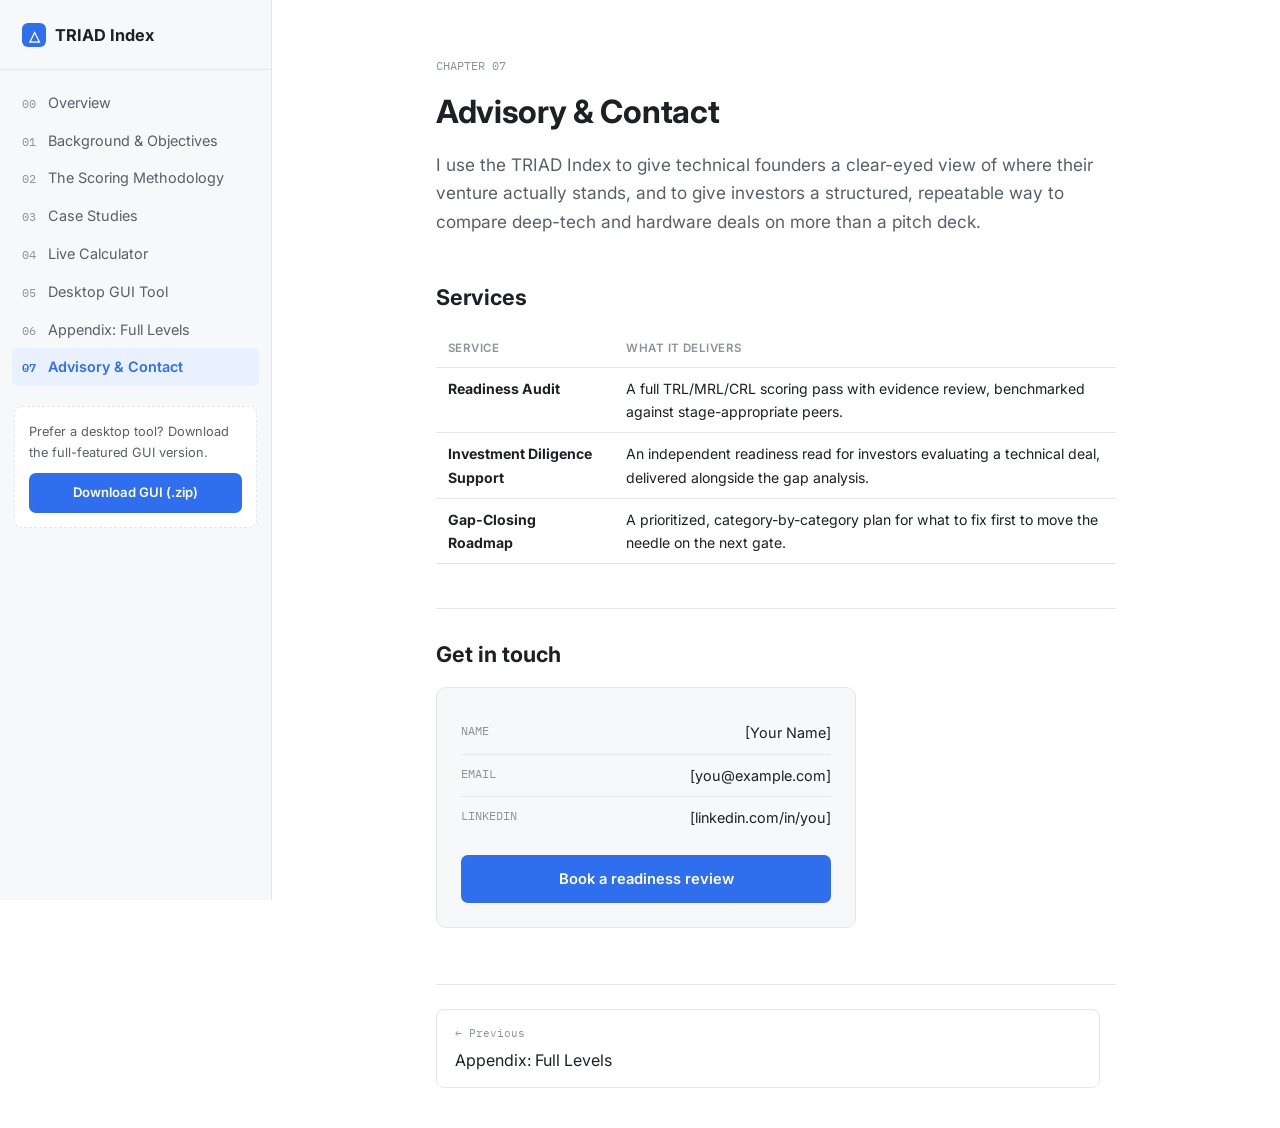
==== advisory.html @ 8e612cb3 "Initial site" ====
<!DOCTYPE html>
<html lang="en">
<head>
<meta charset="UTF-8" />
<meta name="viewport" content="width=device-width, initial-scale=1.0" />
<title>Advisory & Contact — TRIAD Index</title>
<meta name="description" content="Readiness diligence services for founders and investors." />
<link rel="stylesheet" href="assets/book.css" />
</head>
<body>
<button class="nav-toggle" id="nav-toggle">MENU</button>
<div class="page">
  <aside class="sidebar" id="sidebar">
    <div class="sidebar__brand">
      <span class="sidebar__mark">△</span> TRIAD Index
    </div>
    <nav>
        <a class="chapter" href="index.html"><span class="n">00</span>Overview</a>
        <a class="chapter" href="background.html"><span class="n">01</span>Background & Objectives</a>
        <a class="chapter" href="methodology.html"><span class="n">02</span>The Scoring Methodology</a>
        <a class="chapter" href="case-studies.html"><span class="n">03</span>Case Studies</a>
        <a class="chapter" href="calculator.html"><span class="n">04</span>Live Calculator</a>
        <a class="chapter" href="tool.html"><span class="n">05</span>Desktop GUI Tool</a>
        <a class="chapter" href="appendix.html"><span class="n">06</span>Appendix: Full Levels</a>
        <a class="chapter active" href="advisory.html"><span class="n">07</span>Advisory & Contact</a>
    </nav>
    <div class="sidebar__download">
      <p>Prefer a desktop tool? Download the full-featured GUI version.</p>
      <a class="btn btn--primary" href="downloads/trl-readiness-gui.zip">Download GUI (.zip)</a>
    </div>
  </aside>
  <main class="content">
    <article>
      <div class="breadcrumb">CHAPTER 07</div>
      
      <h1>Advisory &amp; Contact</h1>
      <p class="subtitle">I use the TRIAD Index to give technical founders a clear-eyed view of where their
      venture actually stands, and to give investors a structured, repeatable way to compare deep-tech and
      hardware deals on more than a pitch deck.</p>

      <h2>Services</h2>
      <table>
        <thead><tr><th>Service</th><th>What it delivers</th></tr></thead>
        <tbody>
          <tr><td><strong>Readiness Audit</strong></td><td>A full TRL/MRL/CRL scoring pass with evidence review,
          benchmarked against stage-appropriate peers.</td></tr>
          <tr><td><strong>Investment Diligence Support</strong></td><td>An independent readiness read for
          investors evaluating a technical deal, delivered alongside the gap analysis.</td></tr>
          <tr><td><strong>Gap-Closing Roadmap</strong></td><td>A prioritized, category-by-category plan for what
          to fix first to move the needle on the next gate.</td></tr>
        </tbody>
      </table>

      <h2>Get in touch</h2>
      <div class="contact-card">
        <div class="contact-card__row"><span>NAME</span><span>[Your Name]</span></div>
        <div class="contact-card__row"><span>EMAIL</span><span>[you@example.com]</span></div>
        <div class="contact-card__row"><span>LINKEDIN</span><span>[linkedin.com/in/you]</span></div>
        <a href="mailto:you@example.com" class="btn btn--primary">Book a readiness review</a>
      </div>
    
      <div class="page-nav">
        <a href="appendix.html"><span class="dir">&larr; Previous</span>Appendix: Full Levels</a>
        <span></span>
      </div>
    </article>
  </main>
</div>
<script src="assets/site.js"></script>

</body>
</html>
---- assets/book.css ----
@import url('https://fonts.googleapis.com/css2?family=Inter:wght@400;500;600;700&family=IBM+Plex+Mono:wght@400;500;600&display=swap');

:root {
  --bg: #ffffff;
  --bg-sidebar: #f6f8fa;
  --bg-inset: #f6f8fa;
  --bg-code: #f4f6f8;
  --border: #e3e7eb;
  --ink: #1c2126;
  --ink-dim: #57606a;
  --ink-faint: #8a939c;
  --accent: #2f6fed;
  --accent-dim: #eaf1fe;
  --trl: #2f6fed;
  --mrl: #0d9488;
  --crl: #d97706;
  --good: #0d9488;
  --warn: #c2410c;
  --sans: 'Inter', -apple-system, 'Segoe UI', sans-serif;
  --mono: 'IBM Plex Mono', ui-monospace, monospace;
  --sidebar-w: 272px;
}

* { box-sizing: border-box; }
html { scroll-behavior: smooth; }
@media (prefers-reduced-motion: reduce) { html { scroll-behavior: auto; } * { transition: none !important; animation: none !important; } }

body {
  margin: 0;
  background: var(--bg);
  color: var(--ink);
  font-family: var(--sans);
  line-height: 1.65;
  -webkit-font-smoothing: antialiased;
}

a { color: var(--accent); text-decoration: none; }
a:hover { text-decoration: underline; }

.page { display: flex; min-height: 100vh; }

/* ---------------- Sidebar ---------------- */
.sidebar {
  width: var(--sidebar-w); flex-shrink: 0;
  background: var(--bg-sidebar); border-right: 1px solid var(--border);
  position: sticky; top: 0; height: 100vh; overflow-y: auto;
  padding: 22px 0 22px;
}
.sidebar__brand {
  display: flex; align-items: center; gap: 9px; padding: 0 22px 20px;
  border-bottom: 1px solid var(--border); margin-bottom: 14px;
  font-weight: 700; font-size: 1.02rem; color: var(--ink);
}
.sidebar__mark {
  width: 24px; height: 24px; border-radius: 6px; background: var(--accent);
  color: #fff; display: inline-flex; align-items: center; justify-content: center;
  font-family: var(--mono); font-size: 0.85rem; font-weight: 600;
}
.sidebar nav { padding: 0 12px; }
.sidebar__section-label {
  font-size: 0.7rem; text-transform: uppercase; letter-spacing: 0.06em;
  color: var(--ink-faint); padding: 14px 10px 6px; font-weight: 600;
}
.sidebar a.chapter {
  display: flex; gap: 10px; align-items: baseline; padding: 7px 10px;
  border-radius: 6px; color: var(--ink-dim); font-size: 0.9rem;
}
.sidebar a.chapter:hover { background: #eceff2; text-decoration: none; }
.sidebar a.chapter.active { background: var(--accent-dim); color: var(--accent); font-weight: 600; }
.sidebar a.chapter .n { font-family: var(--mono); font-size: 0.75rem; color: var(--ink-faint); min-width: 16px; }
.sidebar a.chapter.active .n { color: var(--accent); }

.sidebar__download {
  margin: 20px 14px 0; padding: 14px; border: 1px dashed var(--border);
  border-radius: 8px; background: #fff;
}
.sidebar__download p { font-size: 0.8rem; color: var(--ink-dim); margin: 0 0 10px; }
.sidebar__download .btn { display: block; text-align: center; font-size: 0.82rem; padding: 8px 10px; }

.nav-toggle {
  display: none; position: fixed; top: 14px; left: 14px; z-index: 60;
  background: var(--ink); color: #fff; border: none; border-radius: 6px;
  padding: 8px 12px; font-family: var(--mono); font-size: 0.78rem; cursor: pointer;
}

@media (max-width: 860px) {
  .nav-toggle { display: block; }
  .sidebar {
    position: fixed; left: 0; top: 0; z-index: 55; transform: translateX(-100%);
    transition: transform 0.2s ease; box-shadow: 2px 0 12px rgba(0,0,0,0.08);
  }
  .sidebar.is-open { transform: translateX(0); }
  .page { display: block; }
  .content { padding-top: 64px; }
}

/* ---------------- Content ---------------- */
.content { flex: 1; min-width: 0; display: flex; justify-content: center; }
.content article { width: 100%; max-width: 760px; padding: 56px 40px 40px; }

.breadcrumb { font-family: var(--mono); font-size: 0.76rem; color: var(--ink-faint); margin-bottom: 10px; }
.content h1 { font-size: 2rem; margin: 0 0 12px; letter-spacing: -0.01em; }
.content .subtitle { font-size: 1.08rem; color: var(--ink-dim); margin-bottom: 36px; }
.content h2 { font-size: 1.35rem; margin: 44px 0 14px; padding-top: 4px; border-top: 1px solid var(--border); padding-top: 28px; }
.content article > h2:first-of-type { border-top: none; padding-top: 0; }
.content h3 { font-size: 1.08rem; margin: 28px 0 10px; }
.content p { color: var(--ink-dim); margin: 0 0 16px; max-width: 68ch; }
.content ul, .content ol { color: var(--ink-dim); max-width: 68ch; padding-left: 22px; margin: 0 0 16px; }
.content li { margin-bottom: 6px; }
.content strong { color: var(--ink); }

.callout {
  border: 1px solid var(--border); border-left: 3px solid var(--accent);
  background: var(--bg-inset); border-radius: 6px; padding: 16px 18px; margin: 20px 0 28px;
}
.callout p:last-child { margin-bottom: 0; }
.callout--warn { border-left-color: var(--warn); }
.callout--good { border-left-color: var(--good); }

pre {
  background: #0f172a; color: #e2e8f0; border-radius: 8px; padding: 18px 20px;
  overflow-x: auto; font-family: var(--mono); font-size: 0.82rem; line-height: 1.6;
  margin: 0 0 24px;
}
code { font-family: var(--mono); font-size: 0.88em; }
p code, li code { background: var(--bg-code); border: 1px solid var(--border); border-radius: 4px; padding: 1px 5px; color: var(--warn); }

table { width: 100%; border-collapse: collapse; margin: 8px 0 28px; font-size: 0.88rem; }
th, td { text-align: left; padding: 9px 12px; border-bottom: 1px solid var(--border); vertical-align: top; }
th { font-size: 0.72rem; text-transform: uppercase; letter-spacing: 0.04em; color: var(--ink-faint); font-weight: 600; }
tbody tr:hover { background: var(--bg-inset); }
.lvl-badge { font-family: var(--mono); font-weight: 600; color: var(--accent); }

.btn {
  display: inline-block; font-family: var(--sans); font-weight: 600; font-size: 0.92rem;
  padding: 11px 20px; border-radius: 7px; cursor: pointer; border: 1px solid transparent;
}
.btn--primary { background: var(--accent); color: #fff; }
.btn--primary:hover { background: #2159c9; text-decoration: none; }
.btn--ghost { background: #fff; border-color: var(--border); color: var(--ink); }
.btn--ghost:hover { border-color: var(--accent); color: var(--accent); text-decoration: none; }

.card-grid { display: grid; grid-template-columns: repeat(3, 1fr); gap: 16px; margin: 8px 0 28px; }
@media (max-width: 700px) { .card-grid { grid-template-columns: 1fr; } }
.card {
  border: 1px solid var(--border); border-radius: 8px; padding: 18px; background: #fff;
}
.card .tag { font-family: var(--mono); font-size: 0.7rem; color: var(--accent); }
.card h4 { margin: 8px 0 6px; font-size: 1rem; }
.card p { font-size: 0.87rem; margin-bottom: 0; }

.score-row { display: flex; gap: 20px; font-family: var(--mono); margin: 6px 0 18px; flex-wrap: wrap; }
.score-pill { border: 1px solid var(--border); border-radius: 20px; padding: 5px 14px; font-size: 0.85rem; }
.score-pill b { font-size: 1rem; }
.score-pill.trl { color: var(--trl); border-color: var(--trl); }
.score-pill.mrl { color: var(--mrl); border-color: var(--mrl); }
.score-pill.crl { color: var(--crl); border-color: var(--crl); }

.page-nav {
  display: flex; justify-content: space-between; gap: 16px; margin-top: 56px;
  padding-top: 24px; border-top: 1px solid var(--border);
}
.page-nav a {
  border: 1px solid var(--border); border-radius: 8px; padding: 14px 18px; flex: 1;
  color: var(--ink); display: block;
}
.page-nav a:hover { border-color: var(--accent); text-decoration: none; }
.page-nav .dir { font-family: var(--mono); font-size: 0.7rem; color: var(--ink-faint); display: block; margin-bottom: 4px; }
.page-nav .next { text-align: right; }

.download-hero {
  display: flex; gap: 14px; flex-wrap: wrap; margin: 18px 0 8px;
}

/* ---------------- Calculator page (reuses book tokens) ---------------- */
.calc-layout { display: grid; grid-template-columns: 1fr 380px; gap: 28px; align-items: start; max-width: 100%; }
@media (max-width: 900px) { .calc-layout { grid-template-columns: 1fr; } }
.slider-row { border: 1px solid var(--border); border-radius: 8px; background: #fff; padding: 16px 18px; margin-bottom: 12px; }
.slider-row__head { display: flex; align-items: center; gap: 10px; margin-bottom: 8px; flex-wrap: wrap; }
.slider-row__axis { font-family: var(--mono); font-size: 0.66rem; color: var(--accent); border: 1px solid var(--accent); border-radius: 4px; padding: 1px 6px; }
.slider-row__name { font-weight: 600; flex: 1; font-size: 0.94rem; }
.slider-row__level { font-family: var(--mono); color: var(--ink-dim); font-size: 0.82rem; }
.slider-row__desc { font-size: 0.85rem; margin: 8px 0 0; color: var(--ink-dim); }
input[type="range"] { width: 100%; -webkit-appearance: none; appearance: none; height: 4px; background: var(--border); border-radius: 4px; outline: none; }
input[type="range"]::-webkit-slider-thumb { -webkit-appearance: none; width: 16px; height: 16px; border-radius: 50%; background: var(--accent); cursor: pointer; border: 2px solid #fff; box-shadow: 0 0 0 1px var(--accent); }
input[type="range"]::-moz-range-thumb { width: 14px; height: 14px; border-radius: 50%; background: var(--accent); border: 2px solid #fff; cursor: pointer; }

.results-panel { position: sticky; top: 20px; border: 1px solid var(--border); border-radius: 10px; background: var(--bg-inset); padding: 22px; }
.results-panel h3 { font-size: 0.76rem; font-family: var(--mono); text-transform: uppercase; letter-spacing: 0.04em; color: var(--ink-faint); margin: 0 0 14px; }
.gauges { display: flex; justify-content: space-between; gap: 8px; margin-bottom: 22px; }
.gauge { text-align: center; flex: 1; }
.gauge__svg { width: 100%; max-width: 84px; }
.gauge__track { fill: none; stroke: var(--border); stroke-width: 8; }
.gauge__fill { fill: none; stroke-width: 8; stroke-linecap: round; transition: stroke-dashoffset 0.35s ease; }
.gauge__value { fill: var(--ink); font-family: var(--mono); font-size: 20px; font-weight: 600; }
.gauge__max { fill: var(--ink-faint); font-family: var(--mono); font-size: 9px; }
.gauge__label { font-size: 0.68rem; color: var(--ink-dim); margin-top: 4px; }
.radar-wrap { margin-bottom: 22px; }
.next-step { margin-bottom: 12px; padding-bottom: 12px; border-bottom: 1px solid var(--border); }
.next-step:last-child { border-bottom: none; }
.next-step h4 { font-family: var(--mono); font-size: 0.8rem; color: var(--ink); margin: 0 0 6px; }
.next-step ul { margin: 0; padding-left: 16px; font-size: 0.82rem; }
.next-step__done { font-size: 0.82rem; color: var(--good); margin: 0; }
.critical-gaps ol { margin: 0; padding-left: 18px; font-size: 0.83rem; }
.critical-gaps li { margin-bottom: 8px; }
.critical-gaps .tag { font-family: var(--mono); font-size: 0.64rem; border: 1px solid var(--border); border-radius: 4px; padding: 1px 5px; margin: 0 4px; color: var(--ink-faint); }
.critical-gaps .impact { float: right; font-family: var(--mono); font-size: 0.7rem; color: var(--warn); }
.benchmark-table { font-size: 0.8rem; }
.diff--pos { color: var(--good); font-family: var(--mono); }
.diff--neg { color: var(--warn); font-family: var(--mono); }
.results-block { margin-top: 22px; }

.case-grid { display: grid; grid-template-columns: repeat(3, 1fr); gap: 16px; margin: 16px 0 28px; }
@media (max-width: 800px) { .case-grid { grid-template-columns: 1fr; } }
.case-card { border: 1px solid var(--border); border-radius: 10px; background: #fff; padding: 20px; display: flex; flex-direction: column; }
.case-card__sector { font-family: var(--mono); font-size: 0.66rem; color: var(--accent); margin-bottom: 8px; }
.case-card h3 { font-size: 1rem; margin: 0 0 8px; }
.case-card__blurb { font-size: 0.85rem; }
.case-card__scores { display: flex; gap: 12px; font-family: var(--mono); font-size: 0.82rem; margin-bottom: 12px; }
.case-card__scores b { font-size: 1.05rem; }
.case-card__takeaway { font-size: 0.82rem; border-left: 2px solid var(--border); padding-left: 10px; color: var(--ink-dim); flex: 1; }
.case-card .btn { margin-top: 12px; align-self: flex-start; }

.contact-card { border: 1px solid var(--border); border-radius: 10px; background: var(--bg-inset); padding: 24px; max-width: 420px; }
.contact-card h3 { font-family: var(--mono); font-size: 0.76rem; text-transform: uppercase; color: var(--ink-faint); margin: 0 0 14px; }
.contact-card__row { display: flex; justify-content: space-between; padding: 9px 0; border-bottom: 1px solid var(--border); font-size: 0.9rem; }
.contact-card__row:last-of-type { border-bottom: none; }
.contact-card__row span:first-child { color: var(--ink-faint); font-family: var(--mono); font-size: 0.72rem; }
.contact-card .btn { width: 100%; margin-top: 16px; text-align: center; }
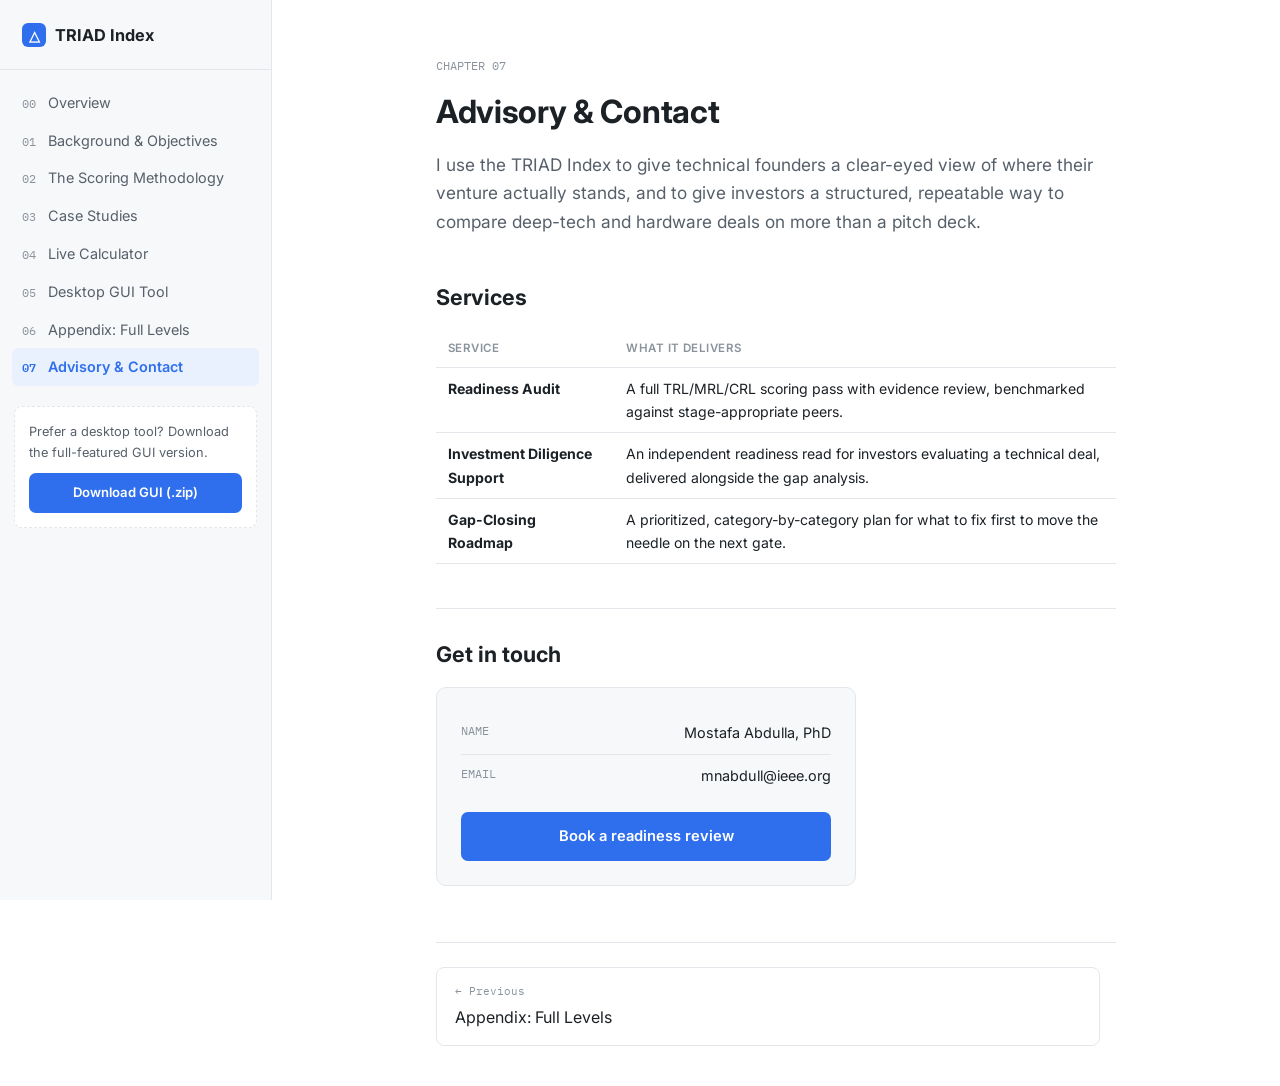
==== commit 8eff7fc5: "Add author info" ====
--- a/advisory.html
+++ b/advisory.html
@@ -5,6 +5,7 @@
 <meta name="viewport" content="width=device-width, initial-scale=1.0" />
 <title>Advisory & Contact — TRIAD Index</title>
 <meta name="description" content="Readiness diligence services for founders and investors." />
+<meta name="author" content="Mostafa Abdulla, PhD" />
 <link rel="stylesheet" href="assets/book.css" />
 </head>
 <body>
@@ -53,10 +54,9 @@
 
       <h2>Get in touch</h2>
       <div class="contact-card">
-        <div class="contact-card__row"><span>NAME</span><span>[Your Name]</span></div>
-        <div class="contact-card__row"><span>EMAIL</span><span>[you@example.com]</span></div>
-        <div class="contact-card__row"><span>LINKEDIN</span><span>[linkedin.com/in/you]</span></div>
-        <a href="mailto:you@example.com" class="btn btn--primary">Book a readiness review</a>
+        <div class="contact-card__row"><span>NAME</span><span>Mostafa Abdulla, PhD</span></div>
+        <div class="contact-card__row"><span>EMAIL</span><span>mnabdull@ieee.org</span></div>
+        <a href="mailto:mnabdull@ieee.org" class="btn btn--primary">Book a readiness review</a>
       </div>
     
       <div class="page-nav">
